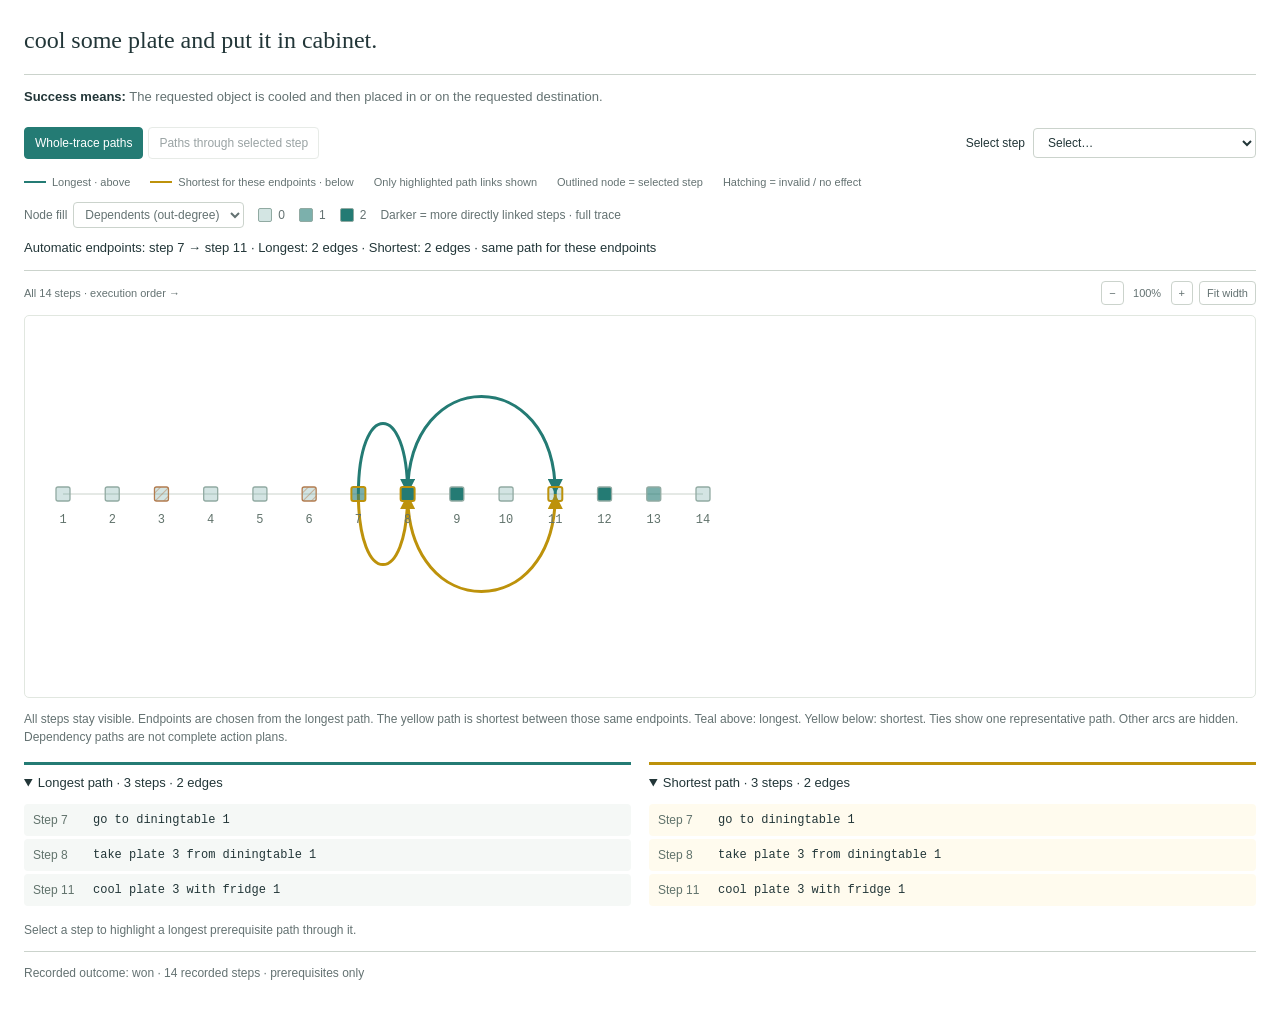
==== site/typed.html @ 2ac8dd17 "Publish ALFWorld typed trajectory viewer and per-run data" ====
<!doctype html>
<html lang="en">
<head>
  <meta charset="utf-8">
  <meta name="viewport" content="width=device-width,initial-scale=1">
  <meta name="description" content="Review recorded ALFWorld agent trajectories and inferred prerequisite paths.">
  <title>ALFWorld trajectory</title>
  <link rel="stylesheet" href="assets/viewer.css">
  <script src="assets/routes.js" defer></script>
  <script src="assets/bootstrap.js" defer></script>
</head>
<body><main>
  <h1 id="goal">Loading trajectory…</h1>
  <div id="error" role="alert" hidden></div>
  <section id="graph" aria-label="Trajectory graph" hidden></section>
  <noscript>This viewer needs JavaScript to load and display a recorded trajectory.</noscript>
</main></body>
</html>
---- site/assets/viewer.css ----
:root{color-scheme:light;--ink:#223638;--muted:#647272;--line:#cbd3cc;--teal:#247b74}*{box-sizing:border-box}body{margin:0;background:#fff;color:var(--ink);font:14px/1.5 'Avenir Next',Avenir,'Trebuchet MS',sans-serif}main{max-width:1280px;padding:24px;margin:auto}h1{font:500 24px/1.35 Georgia,serif;margin:0 0 20px;border-bottom:1px solid var(--line);padding-bottom:18px}button,select{font:inherit;color:inherit;background:#fff;border:1px solid var(--line);border-radius:4px;padding:6px 10px}button{cursor:pointer}button:disabled{opacity:.45;cursor:default}button[aria-pressed=true]{background:var(--teal);color:#fff;border-color:var(--teal)}button:focus-visible,select:focus-visible,.graph-viewport:focus-visible{outline:3px solid var(--teal);outline-offset:3px}.branch-toolbar{display:flex;flex-wrap:wrap;justify-content:space-between;gap:12px;align-items:center}.scope-controls{display:flex;gap:5px;font-size:12px}.jump{display:flex;align-items:center;gap:8px;font-size:12px;min-width:0}.jump select{max-width:300px;min-width:0}.branch-legend{display:flex;flex-wrap:wrap;gap:10px 20px;color:var(--muted);font-size:11px;margin-top:15px}.branch-legend span{display:flex;align-items:center;gap:6px}.edge-key{width:22px;border-top:2px solid var(--teal)}.node-key{width:12px;height:12px;background:var(--teal);border-radius:3px}.branch-summary{margin:10px 0 12px;font-size:13px}.canvas-heading{display:flex;justify-content:space-between;gap:12px;align-items:center;border-top:1px solid var(--line);padding:10px 0;font-size:11px;color:var(--muted)}.canvas-heading small{display:block}.zoom-controls{display:flex;align-items:center;gap:6px;flex-shrink:0}.zoom-controls button{font-size:11px;padding:3px 7px}.zoom-controls span{min-width:35px;text-align:center}.graph-viewport{max-height:580px;min-height:220px;overflow:auto;border:1px solid #e1e7e0;border-radius:5px;background:radial-gradient(#cad5cc 0.65px,transparent .65px) 0 0/18px 18px;padding:8px;overscroll-behavior:contain}#branch-svg{display:block;max-width:none}.branch-edge{fill:none;stroke:#9eb8af;stroke-width:1.6}.branch-edge.active{stroke:var(--teal);stroke-width:2.1}.branch-node{cursor:pointer}.branch-node rect{fill:#f8faf6;stroke:#9eb5aa;stroke-width:1.3}.branch-node:hover rect,.branch-node:focus rect{stroke:#123d36;stroke-width:3}.branch-node.selected rect{fill:var(--teal);stroke:#173f38;stroke-width:2}.branch-node.invalid rect{fill:url(#node-hatch);stroke:#b27c4f}.branch-node.selected.invalid rect{stroke:#173f38;stroke-width:3}.branch-node text{pointer-events:none;fill:var(--ink);font:12px 'Avenir Next',Avenir,sans-serif}.branch-node .step-number{font:10px Consolas,monospace;fill:#60726b}.branch-node .node-verb{font-weight:600}.branch-node.selected:not(.invalid) text{fill:#fff}.level-label{font:9px Consolas,monospace;fill:#73867c}.graph-note,.empty-selection,.outcome{font-size:12px;color:var(--muted);margin:12px 0}.unlinked{border-bottom:1px solid var(--line);padding:4px 0 14px;margin-bottom:14px;font-size:12px}.unlinked summary{cursor:pointer}.unlinked>div{display:flex;flex-wrap:wrap;gap:5px;margin-top:10px}.unlinked button{font-size:10px;padding:4px 7px}.unlinked p{font-size:11px;color:var(--muted)}.step-detail{margin-top:18px;border-top:2px solid var(--teal);padding:15px 0;overflow-wrap:anywhere}.step-detail h2{font-size:14px;font-weight:500;margin:0 0 12px}.step-detail h2 code{font:600 14px/1.5 Consolas,monospace;margin-left:10px}.field-label{display:block;text-transform:uppercase;font-size:10px;letter-spacing:.05em;color:var(--muted);margin-bottom:5px}.step-detail p{font-size:13px;max-width:100ch}.detail-counts{font-size:11px;color:var(--muted)}.step-detail ul{font-size:12px}.fact-links{display:flex;gap:7px;flex-wrap:wrap;margin:12px 0;font-size:12px}.fact-links button{text-align:left;font-size:11px}.fact-links span{display:block;font-size:10px;color:var(--muted)}.step-detail details{font-size:12px;margin-top:12px}.step-detail summary{cursor:pointer}.step-detail pre{white-space:pre-wrap;max-height:250px;overflow:auto;background:#f8faf6;padding:12px}.outcome{border-top:1px solid var(--line);padding-top:12px}.pure-steps{display:flex;gap:5px;flex-wrap:wrap}.pure-steps button{font-size:11px;text-align:left}#error{background:#fff8ef;border-left:3px solid #b27c4f;padding:14px}[hidden]{display:none!important}@media(max-width:600px){main{padding:16px 12px}h1{font-size:21px}.branch-toolbar{align-items:stretch}.jump{width:100%}.jump select{flex:1;max-width:calc(100% - 85px)}.scope-controls button{font-size:11px}.canvas-heading{align-items:flex-start}.graph-viewport{max-height:470px}.step-detail h2 code{display:block;margin-left:0;margin-top:5px}}
/* Linear revision: preserve every step while changing path emphasis only. */
.graph-viewport{min-height:180px;background:#fff}.branch-edge{stroke:#247b74;stroke-opacity:.13;stroke-width:1.4}.branch-edge.active{stroke-opacity:1;stroke-width:3}.branch-node.on-path rect{fill:#247b74;stroke:#247b74}.branch-node.selected rect{stroke:#183e39;stroke-width:4}.branch-node text,.branch-node.selected:not(.invalid) text{fill:#526965}.branch-node .step-number{font-size:12px}.branch-node.invalid rect{fill:url(#node-hatch)}.path-steps{display:flex;flex-wrap:wrap;align-items:center;gap:6px}.path-steps button{font-size:12px;padding:3px 7px}.scope-controls{flex-wrap:wrap}
/* Dual paths share the timeline and endpoints. */
.branch-edge.shortest-edge.active{stroke:#bd920b;stroke-width:3;stroke-opacity:1}.shortest-key{border-color:#bd920b}.branch-node.on-shortest rect:not(.hit-area){stroke:#bd920b;stroke-width:2}.branch-node.selected rect:not(.hit-area){stroke:#183e39;stroke-width:4}.path-lists{display:grid;grid-template-columns:1fr 1fr;gap:18px;margin-top:16px}.path-list{border-top:3px solid var(--teal);padding-top:8px;min-width:0}.path-list.short-list{border-color:#bd920b}.path-list summary{font-size:13px;cursor:pointer}.path-list ol{list-style:none;margin:8px 0 0;padding:0;max-height:260px;overflow:auto}.path-list li{margin:3px 0}.path-list button{display:flex;gap:12px;text-align:left;width:100%;border:0;background:#f5f8f6;padding:7px 9px;font-size:12px}.short-list button{background:#fffbee}.path-list button span{min-width:48px;color:#61736c}.path-list code{white-space:normal;overflow-wrap:anywhere}.graph-viewport{max-height:580px}@media(max-width:600px){.path-lists{grid-template-columns:1fr}}
.short-path-items{max-height:320px;overflow:auto}.short-path-item{padding:10px 0;border-bottom:1px solid #e5ddbd}.short-path-item h3{font-size:12px;font-weight:500;margin:0 0 5px}.short-path-item p{font-size:11px;color:#6c622f;margin:5px 0}.short-path-item ol{max-height:none}

#success-description{margin:-8px 0 20px;color:var(--muted);font-size:13px;line-height:1.5}#success-description strong{font-weight:600;color:var(--ink)}

.path-list button[aria-current="step"]{box-shadow:inset 3px 0 var(--teal)}.short-list button[aria-current="step"]{box-shadow:inset 3px 0 #bd920b}

/* Degree is independent of path, selection and invalid-step styling. */
.degree-legend{display:flex;flex-wrap:wrap;align-items:center;gap:8px 14px;margin-top:12px;font-size:12px;color:var(--muted)}
.degree-legend label,.degree-legend span{display:inline-flex;align-items:center;gap:6px}.degree-legend select{font-size:12px;padding:4px 7px}.degree-legend i{display:inline-block;width:14px;height:14px;border:1px solid #91aaa2;border-radius:2px}
.branch-node .degree-node{stroke:#91aaa2}.branch-node.on-path .degree-node{stroke:#247b74;stroke-width:2}.branch-node.on-shortest .degree-node{stroke:#bd920b;stroke-width:2}.branch-node.selected .degree-node{stroke:#183e39;stroke-width:4}
.branch-node .invalid-overlay{fill:url(#node-hatch)!important;stroke:none!important;pointer-events:none}
.branch-node:hover .degree-node,.branch-node:focus .degree-node{stroke:#123d36;stroke-width:3}
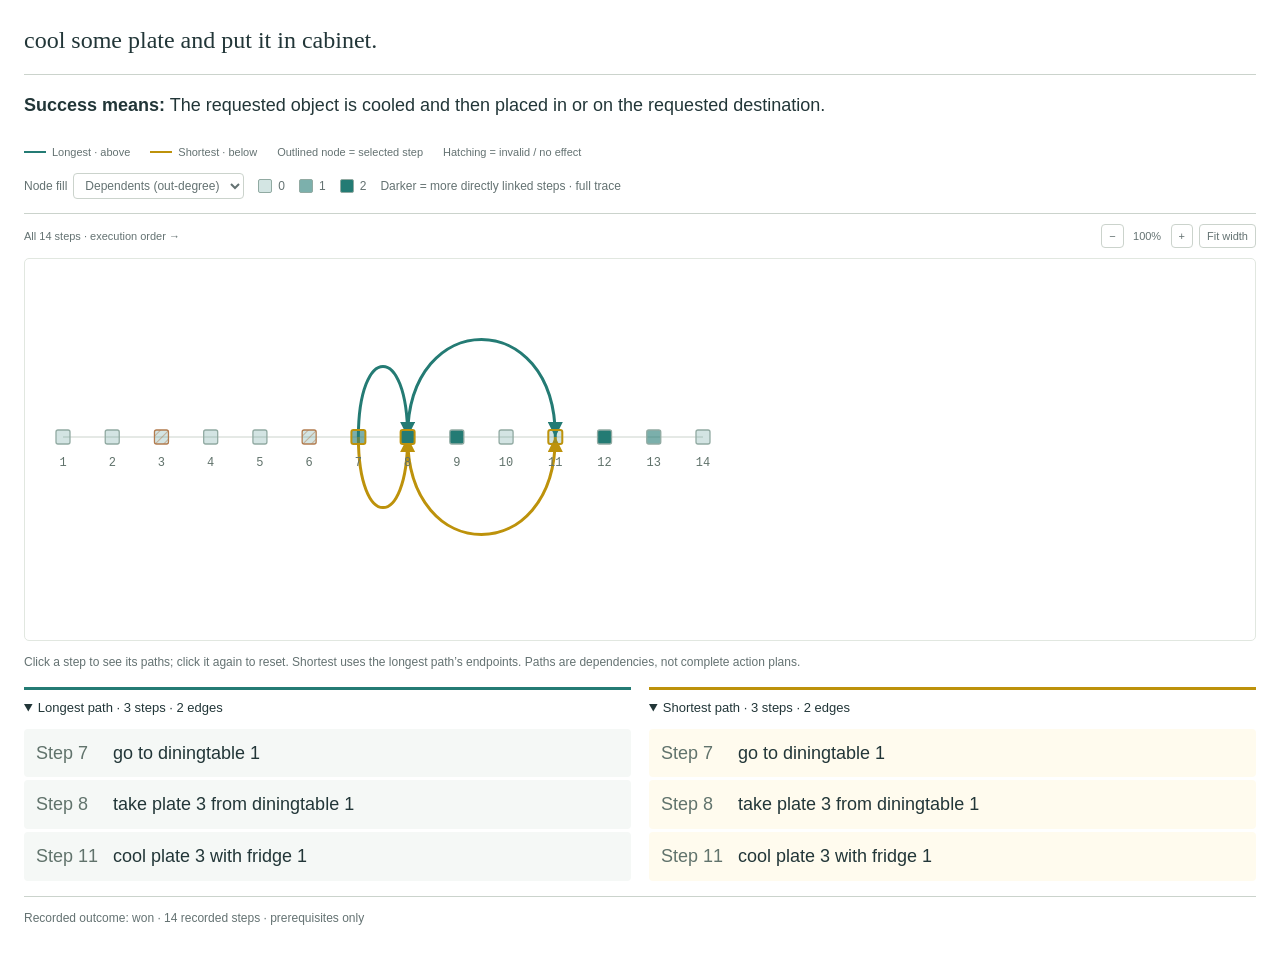
==== commit 1f2e2b54: "Version viewer assets to prevent stale condition routing" ====
--- a/site/typed.html
+++ b/site/typed.html
@@ -5,9 +5,9 @@
   <meta name="viewport" content="width=device-width,initial-scale=1">
   <meta name="description" content="Review recorded ALFWorld agent trajectories and inferred prerequisite paths.">
   <title>ALFWorld trajectory</title>
-  <link rel="stylesheet" href="assets/viewer.css">
-  <script src="assets/routes.js" defer></script>
-  <script src="assets/bootstrap.js" defer></script>
+  <link rel="stylesheet" href="assets/viewer.css?rev=4a7df31d9064">
+  <script src="assets/routes.js?rev=1456a0daf4ac" defer></script>
+  <script src="assets/bootstrap.js?rev=105c14065a0b" defer></script>
 </head>
 <body><main>
   <h1 id="goal">Loading trajectory…</h1>
--- a/site/assets/viewer.css
+++ b/site/assets/viewer.css
@@ -5,7 +5,7 @@
 .branch-edge.shortest-edge.active{stroke:#bd920b;stroke-width:3;stroke-opacity:1}.shortest-key{border-color:#bd920b}.branch-node.on-shortest rect:not(.hit-area){stroke:#bd920b;stroke-width:2}.branch-node.selected rect:not(.hit-area){stroke:#183e39;stroke-width:4}.path-lists{display:grid;grid-template-columns:1fr 1fr;gap:18px;margin-top:16px}.path-list{border-top:3px solid var(--teal);padding-top:8px;min-width:0}.path-list.short-list{border-color:#bd920b}.path-list summary{font-size:13px;cursor:pointer}.path-list ol{list-style:none;margin:8px 0 0;padding:0;max-height:260px;overflow:auto}.path-list li{margin:3px 0}.path-list button{display:flex;gap:12px;text-align:left;width:100%;border:0;background:#f5f8f6;padding:7px 9px;font-size:12px}.short-list button{background:#fffbee}.path-list button span{min-width:48px;color:#61736c}.path-list code{white-space:normal;overflow-wrap:anywhere}.graph-viewport{max-height:580px}@media(max-width:600px){.path-lists{grid-template-columns:1fr}}
 .short-path-items{max-height:320px;overflow:auto}.short-path-item{padding:10px 0;border-bottom:1px solid #e5ddbd}.short-path-item h3{font-size:12px;font-weight:500;margin:0 0 5px}.short-path-item p{font-size:11px;color:#6c622f;margin:5px 0}.short-path-item ol{max-height:none}
 
-#success-description{margin:-8px 0 20px;color:var(--muted);font-size:13px;line-height:1.5}#success-description strong{font-weight:600;color:var(--ink)}
+#success-description{margin:-4px 0 24px;color:var(--ink);font-size:18px;line-height:1.6}#success-description strong{font-weight:600;color:var(--ink)}
 
 .path-list button[aria-current="step"]{box-shadow:inset 3px 0 var(--teal)}.short-list button[aria-current="step"]{box-shadow:inset 3px 0 #bd920b}
 
@@ -15,3 +15,11 @@
 .branch-node .degree-node{stroke:#91aaa2}.branch-node.on-path .degree-node{stroke:#247b74;stroke-width:2}.branch-node.on-shortest .degree-node{stroke:#bd920b;stroke-width:2}.branch-node.selected .degree-node{stroke:#183e39;stroke-width:4}
 .branch-node .invalid-overlay{fill:url(#node-hatch)!important;stroke:none!important;pointer-events:none}
 .branch-node:hover .degree-node,.branch-node:focus .degree-node{stroke:#123d36;stroke-width:3}
+
+.degree-legend{margin-bottom:14px}
+
+/* Readable step text shared by plain, path-highlighted and graph views. */
+.pure-steps{gap:9px}.pure-steps button{font-size:18px;line-height:1.5;padding:10px 13px;max-width:100%;overflow-wrap:anywhere;display:flex;align-items:center;flex-wrap:wrap;gap:6px 12px}
+.pure-steps button[aria-pressed=true]{background:#fff;color:var(--ink);border-color:var(--ink);box-shadow:0 0 0 2px var(--ink)}
+.pure-steps .longest-step,.pure-steps .longest-step[aria-pressed=true]{background:#e4f2ef;color:#164e48;border-color:#247b74;border-left-width:4px}.path-badge{font-size:12px;font-weight:600;white-space:nowrap;color:#1c625b}
+.step-detail h2,.step-detail h2 code,.step-detail p,.path-list button,.path-list code{font-family:inherit;font-size:18px;line-height:1.6;font-weight:400}.step-detail h2 code{font-weight:400}.step-detail .field-label{font-size:12px}.path-list button{padding:10px 12px}.path-list button span{min-width:65px}
